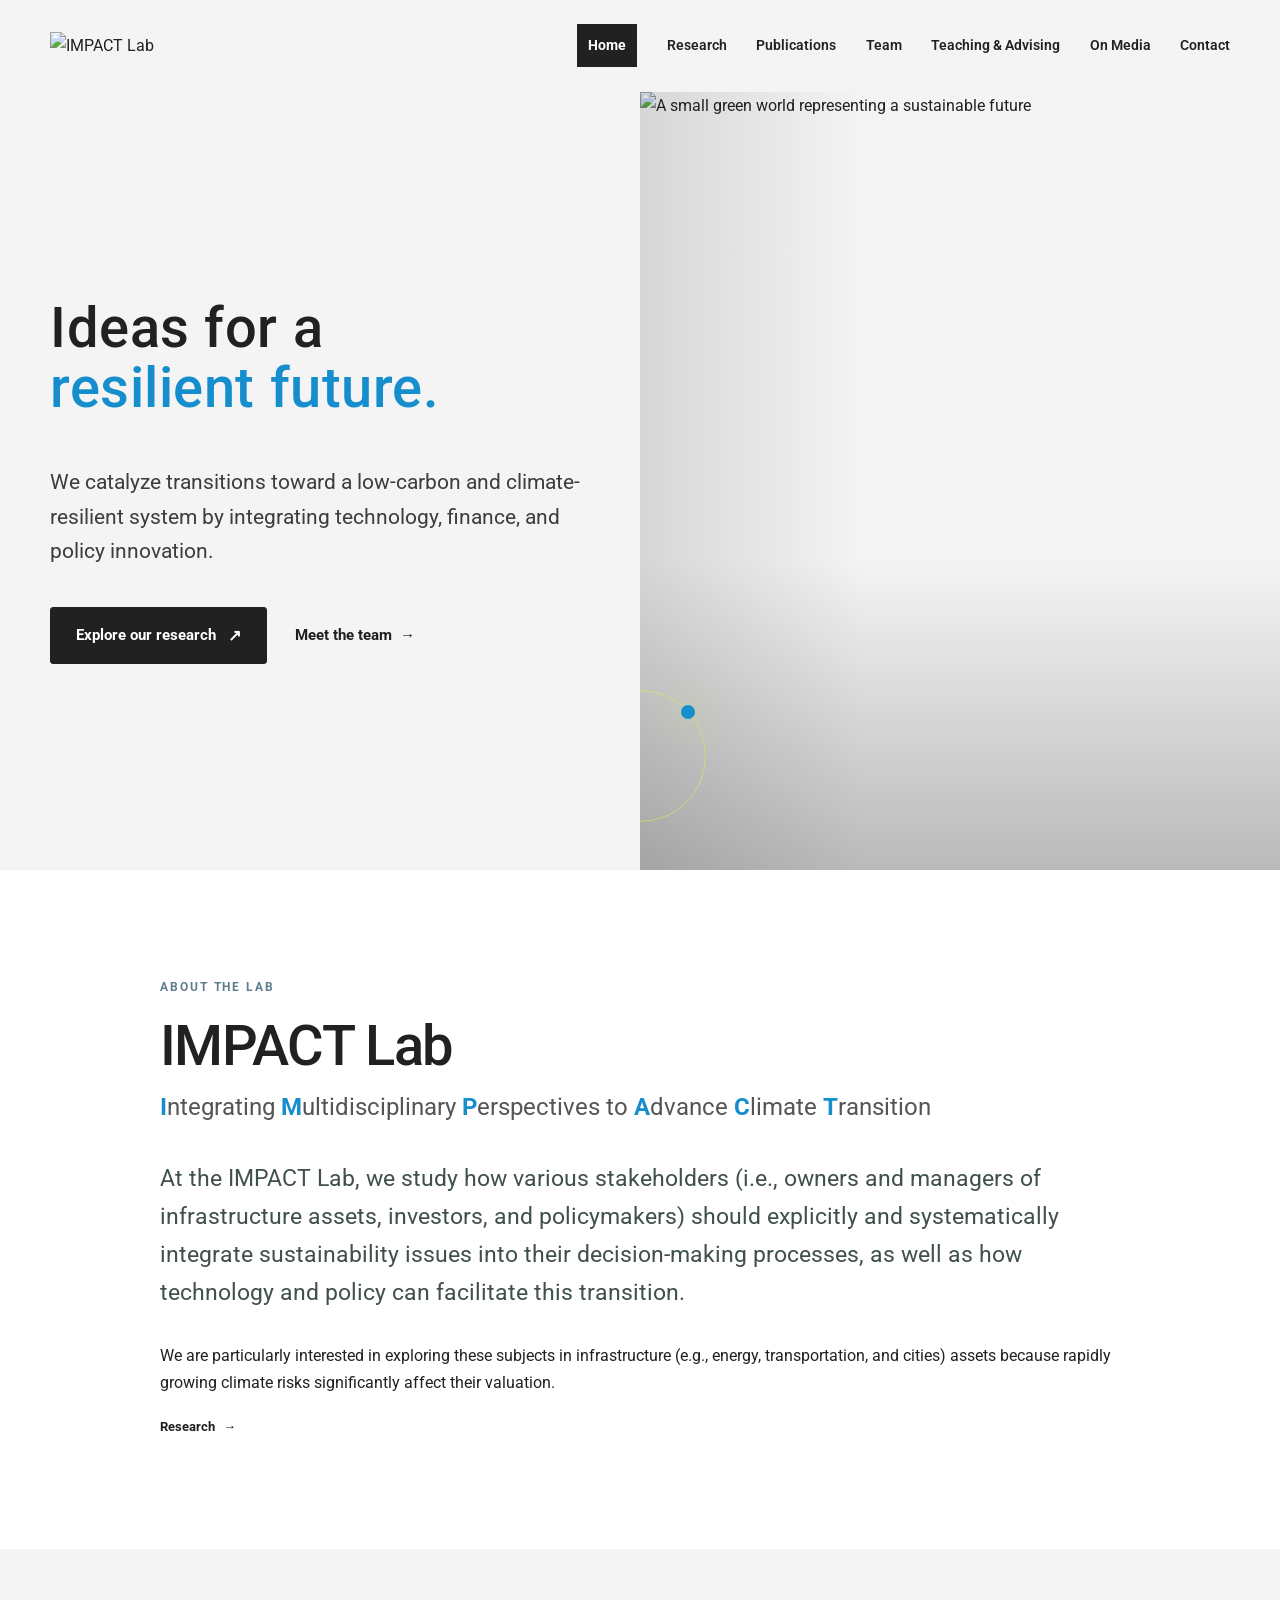
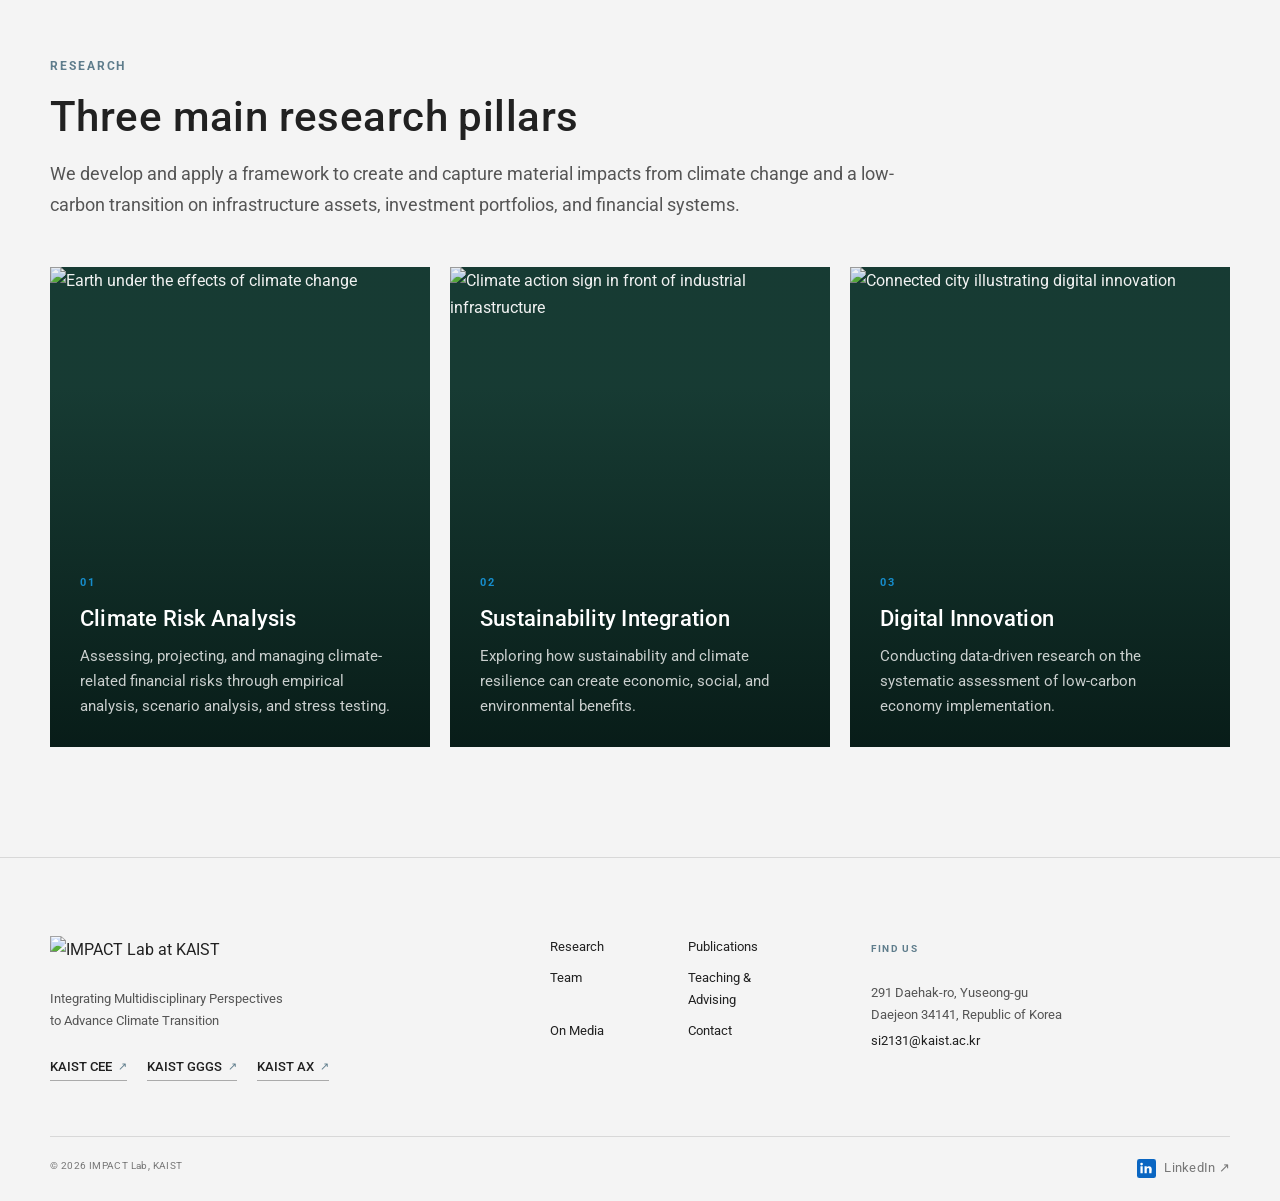
==== index.html @ 92456f34 "Add LinkedIn icon to site footer" ====
<!doctype html>
<html lang="en">
<head>
  <meta charset="utf-8">
  <meta name="viewport" content="width=1180">
  <meta name="description" content="IMPACT Lab at KAIST integrates multidisciplinary perspectives to advance climate transition.">
  <meta name="theme-color" content="#f4f4f4">
  <meta name="color-scheme" content="light">
  <meta name="supported-color-schemes" content="light">
  <meta property="og:title" content="IMPACT Lab | KAIST">
  <meta property="og:description" content="Integrating multidisciplinary perspectives to advance climate transition.">
  <meta property="og:type" content="website">
  <meta property="og:image" content="assets/images/hero.jpg">
  <title>IMPACT Lab | KAIST</title>
  <link rel="icon" href="assets/favicon-impact.svg" type="image/svg+xml">
  <link rel="stylesheet" href="assets/css/style.css?v=20260906-linkedin-icon-v1">
  <script src="assets/js/site.js?v=20260906-linkedin-icon-v1" defer></script>
</head>
<body>
  <div data-site-header></div>
  <main id="main-content">
    <section class="home-hero">
      <div class="hero-copy">
        <div class="hero-copy-inner" data-reveal>
          <h1>Ideas for a<br><span>resilient future.</span></h1>
          <p class="lead">We catalyze transitions toward a low-carbon and climate-resilient system by integrating technology, finance, and policy innovation.</p>
          <div class="hero-actions">
            <a class="btn btn-light" href="research.html">Explore our research</a>
            <a class="text-link" href="people.html">Meet the team</a>
          </div>
        </div>
      </div>
      <div class="hero-visual">
        <img src="assets/images/hero.jpg" alt="A small green world representing a sustainable future">
        <span class="hero-orbit" aria-hidden="true"></span>
      </div>
    </section>

    <section class="section">
      <div class="container impact-intro">
        <div class="intro-copy" data-reveal>
          <p class="eyebrow">About the Lab</p>
          <h2 class="impact-heading">IMPACT <span>Lab</span></h2>
          <p class="impact-expansion"><strong>I</strong>ntegrating <strong>M</strong>ultidisciplinary <strong>P</strong>erspectives to <strong>A</strong>dvance <strong>C</strong>limate <strong>T</strong>ransition</p>
          <p class="lead">At the IMPACT Lab, we study how various stakeholders (i.e., owners and managers of infrastructure assets, investors, and policymakers) should explicitly and systematically integrate sustainability issues into their decision-making processes, as well as how technology and policy can facilitate this transition.</p>
          <p>We are particularly interested in exploring these subjects in infrastructure (e.g., energy, transportation, and cities) assets because rapidly growing climate risks significantly affect their valuation.</p>
          <a class="text-link" href="research.html">Research</a>
        </div>
      </div>
    </section>

    <section class="section section-sand">
      <div class="container">
        <div class="section-heading home-research-heading" data-reveal>
          <div>
            <p class="eyebrow">Research</p>
            <h2>Three main research pillars</h2>
            <p class="research-intro">We develop and apply a framework to create and capture material impacts from climate change and a low-carbon transition on infrastructure assets, investment portfolios, and financial systems.</p>
          </div>
        </div>
        <div class="research-cards">
          <a class="research-card" href="research.html#climate-risk" data-reveal>
            <img src="assets/images/research-climate.jpg" alt="Earth under the effects of climate change" loading="lazy">
            <div class="research-card-copy">
              <span class="research-number">01</span>
              <h3>Climate Risk Analysis</h3>
              <p>Assessing, projecting, and managing climate-related financial risks through empirical analysis, scenario analysis, and stress testing.</p>
            </div>
          </a>
          <a class="research-card" href="research.html#sustainability" data-reveal>
            <img src="assets/images/research-integration.jpg" alt="Climate action sign in front of industrial infrastructure" loading="lazy">
            <div class="research-card-copy">
              <span class="research-number">02</span>
              <h3>Sustainability Integration</h3>
              <p>Exploring how sustainability and climate resilience can create economic, social, and environmental benefits.</p>
            </div>
          </a>
          <a class="research-card" href="research.html#digital" data-reveal>
            <img src="assets/images/research-digital.jpg" alt="Connected city illustrating digital innovation" loading="lazy">
            <div class="research-card-copy">
              <span class="research-number">03</span>
              <h3>Digital Innovation</h3>
              <p>Conducting data-driven research on the systematic assessment of low-carbon economy implementation.</p>
            </div>
          </a>
        </div>
      </div>
    </section>

  </main>
  <div data-site-footer></div>
</body>
</html>
---- assets/css/style.css ----
@import url("https://fonts.googleapis.com/css2?family=Roboto:wght@400;500;700&display=swap");

:root {
  color-scheme: only light;
  --ink: #212121;
  --muted: #555555;
  --forest: #212121;
  --forest-2: #5f7d8c;
  --lime: #168dcc;
  --mint: #dbe6eb;
  --sand: #f4f4f4;
  --cream: #ffffff;
  --white: #fff;
  --line: #d8d8d8;
  --orange: #168dcc;
  --serif: "Roboto", "Noto Sans KR", Arial, sans-serif;
  --sans: "Roboto", "Noto Sans KR", Arial, sans-serif;
  --container: min(1180px, calc(100% - 48px));
  --shadow: 0 24px 70px rgba(0, 0, 0, .10);
}

*, *::before, *::after { box-sizing: border-box; color-scheme: only light; }
html { scroll-behavior: smooth; background: var(--cream); }
body { margin: 0; color: var(--ink); background: var(--cream); font-family: var(--sans); font-size: 16px; line-height: 1.7; -webkit-font-smoothing: antialiased; }
body.nav-open { overflow: hidden; }
img { display: block; max-width: 100%; }
a { color: inherit; text-decoration: none; }
button, input, textarea, select { font: inherit; }
button { color: inherit; }
.sr-only { position: absolute; width: 1px; height: 1px; padding: 0; margin: -1px; overflow: hidden; clip: rect(0,0,0,0); white-space: nowrap; border: 0; }
.skip-link { position: fixed; top: 8px; left: 8px; z-index: 999; transform: translateY(-150%); padding: 9px 14px; background: var(--lime); color: var(--forest); border-radius: 5px; font-weight: 700; }
.skip-link:focus { transform: translateY(0); }

.site-header { position: fixed; inset: 0 0 auto; z-index: 100; height: 92px; color: var(--ink); background: rgba(244,244,244,.96); border-bottom: 1px solid transparent; transition: height .25s, background .25s, box-shadow .25s; backdrop-filter: blur(16px); }
.site-header.scrolled { height: 76px; border-bottom-color: rgba(33,33,33,.12); box-shadow: 0 8px 22px rgba(0,0,0,.05); }
.nav-shell { width: var(--container); height: 100%; margin: auto; display: flex; align-items: center; justify-content: space-between; gap: 32px; }
.header-brand { flex: none; display: flex; align-items: center; }
.header-logo { display: block; width: 180px; height: auto; }
.brand { display: inline-flex; align-items: center; gap: 12px; flex: none; }
.brand-logo { display: block; width: clamp(174px, 15vw, 218px); height: auto; }
.brand-mark { width: 40px; height: 40px; display: flex; align-items: flex-end; gap: 3px; padding: 9px; background: var(--forest); border-radius: 2px; transform: none; }
.brand-mark i { display: block; width: 5px; background: var(--lime); border-radius: 5px; }
.brand-mark i:nth-child(1) { height: 12px; }
.brand-mark i:nth-child(2) { height: 20px; }
.brand-mark i:nth-child(3) { height: 16px; }
.brand-copy { display: grid; line-height: 1; letter-spacing: .02em; }
.brand-copy strong { font-family: var(--serif); font-size: 17px; font-weight: 600; letter-spacing: .03em; }
.brand-copy small { margin-top: 6px; color: var(--muted); font-size: 10px; font-weight: 700; letter-spacing: .23em; }
.primary-nav { flex: none; display: flex; align-items: center; gap: clamp(20px, 2.3vw, 36px); }
.primary-nav a { position: relative; padding: 10px 0; color: var(--ink); font-size: 14px; font-weight: 600; }
.primary-nav a::after { content: ""; position: absolute; left: 0; right: 100%; bottom: 3px; height: 2px; background: var(--forest); transition: right .25s; }
.primary-nav a:hover::after, .primary-nav a.active::after { right: 0; }
.primary-nav a.active { padding-inline: 11px; color: var(--white); background: var(--ink); font-weight: 700; }
.primary-nav a.active::after { display: none; }
.menu-toggle { display: none; width: 44px; height: 44px; border: 0; background: none; align-items: center; justify-content: center; flex-direction: column; gap: 5px; }
.menu-toggle span { width: 23px; height: 2px; background: var(--ink); transition: .25s; }

main { overflow: hidden; }
.container { width: var(--container); margin-inline: auto; }
.section { padding: 110px 0; }
.section-sm { padding: 78px 0; }
.section-dark { color: var(--white); background: var(--forest); }
.section-sand { background: var(--sand); }
.section-mint { background: #edf2f4; }
.eyebrow { display: block; margin: 0 0 17px; color: var(--forest-2); font-size: 12px; font-weight: 700; letter-spacing: .16em; line-height: 1.3; text-transform: uppercase; }
.section-dark .eyebrow { color: var(--lime); }
h1, h2, h3, p { margin-top: 0; }
h1, h2, h3, h4, h5, h6, .serif { font-family: var(--serif); font-weight: 500; letter-spacing: .01em; }
h1, h2 { text-transform: none; }
h1 { font-size: clamp(42px, 5vw, 56px); line-height: 1.08; }
h2 { margin-bottom: 24px; font-size: clamp(32px, 3.5vw, 42px); line-height: 1.18; }
h3 { margin-bottom: 14px; font-size: 20px; line-height: 1.4; }
.lead { max-width: 760px; color: #40504b; font-size: clamp(18px, 2.2vw, 23px); line-height: 1.65; }
.section-dark .lead { color: rgba(255,255,255,.74); }
.muted { color: var(--muted); }
.kicker { color: var(--forest-2); font-weight: 700; }
.pill { display: inline-flex; align-items: center; padding: 7px 11px; border: 1px solid rgba(33,33,33,.2); border-radius: 99px; color: var(--ink); background: rgba(255,255,255,.72); font-size: 13px; font-weight: 700; letter-spacing: .02em; }
.tag-row { display: flex; flex-wrap: wrap; gap: 7px; }
.btn { display: inline-flex; align-items: center; justify-content: center; gap: 12px; min-height: 50px; padding: 12px 20px; border: 1px solid var(--forest); border-radius: 3px; background: var(--forest); color: var(--white); font-size: 13px; font-weight: 700; transition: transform .2s, background .2s, color .2s; }
.btn::after { content: "↗"; font-size: 16px; }
.btn:hover { transform: translateY(-2px); background: var(--forest-2); }
.btn-light { border-color: var(--white); background: var(--white); color: var(--forest); }
.btn-light:hover { background: var(--lime); border-color: var(--lime); }
.text-link { display: inline-flex; align-items: center; gap: 8px; color: var(--forest); font-size: 13px; font-weight: 700; }
.text-link::after { content: "→"; transition: transform .2s; }
.text-link:hover::after { transform: translateX(4px); }

.home-hero { min-height: min(870px, 100vh); padding-top: 92px; display: grid; grid-template-columns: minmax(0, 1fr) minmax(420px, 1fr); background: var(--sand); color: var(--ink); }
.hero-copy { display: flex; align-items: center; }
.hero-copy-inner { width: min(590px, calc(100% - 72px)); margin-left: max(48px, calc((100vw - 1180px) / 2)); padding: 80px 0; }
.hero-copy .eyebrow { color: var(--forest-2); }
.hero-copy h1 span { display: block; color: var(--lime); }
.hero-copy .lead { max-width: 560px; margin: 30px 0 38px; color: #3d3d3d; font-size: clamp(17px, 1.7vw, 21px); }
.hero-actions { display: flex; align-items: center; gap: 24px; flex-wrap: wrap; }
.hero-actions .text-link { min-height: 56px; padding: 14px 4px; color: var(--ink); font-size: 15px; }
.hero-actions .btn-light { min-height: 56px; padding: 14px 25px; border-color: var(--ink); background: var(--ink); color: var(--white); font-size: 15px; }
.hero-actions .btn-light:hover { border-color: var(--forest-2); background: var(--forest-2); }
.hero-visual { position: relative; min-height: 620px; overflow: hidden; }
.hero-visual img { width: 100%; height: 100%; object-fit: cover; }
.hero-visual::after { content: ""; position: absolute; inset: 0; background: linear-gradient(90deg, rgba(33,33,33,.14), transparent 35%), linear-gradient(0deg, rgba(0,0,0,.24), transparent 40%); }
.hero-orbit { position: absolute; z-index: 3; left: -66px; bottom: 48px; width: 132px; aspect-ratio: 1; border: 1px solid rgba(214,240,75,.6); border-radius: 50%; }
.hero-orbit::before { content: ""; position: absolute; width: 14px; height: 14px; top: 14px; right: 10px; border-radius: 50%; background: var(--lime); box-shadow: 0 0 30px rgba(214,240,75,.6); }

.intro-grid { display: grid; grid-template-columns: 1.1fr .9fr; gap: clamp(50px, 9vw, 120px); align-items: start; }
.intro-copy .lead { margin-bottom: 30px; }
.impact-intro { max-width: 960px; }
.impact-intro .lead { max-width: 900px; }
.impact-heading { margin-bottom: 10px; font-size: 56px; letter-spacing: -.03em; }
.impact-expansion { max-width: 900px; margin: 0 0 34px; color: var(--muted); font-size: clamp(19px, 2vw, 24px); line-height: 1.55; }
.impact-expansion strong { color: var(--lime); font-weight: 700; }
.stats { display: grid; grid-template-columns: repeat(3, 1fr); margin-top: 50px; border-top: 1px solid var(--line); }
.stat { padding: 25px 20px 0 0; }
.stat strong { display: block; color: var(--forest); font-family: var(--serif); font-size: 36px; font-weight: 400; line-height: 1; }
.stat span { display: block; margin-top: 8px; color: var(--muted); font-size: 11px; font-weight: 700; letter-spacing: .08em; text-transform: uppercase; }
.news-panel { padding: 32px; border: 1px solid var(--line); border-top: 4px solid var(--lime); background: #f7f7f7; box-shadow: none; }
.panel-title { display: flex; align-items: center; justify-content: space-between; margin-bottom: 10px; }
.panel-title h3 { margin: 0; font-family: var(--serif); font-size: 27px; font-weight: 400; }
.news-item { display: grid; grid-template-columns: 78px 1fr; gap: 18px; padding: 21px 0; border-bottom: 1px solid var(--line); }
.news-item:last-of-type { border-bottom: 0; }
.news-date { padding-top: 3px; color: var(--forest-2); font-size: 10px; font-weight: 700; letter-spacing: .1em; }
.news-item p { margin: 0; font-size: 14px; line-height: 1.55; }

.section-heading { display: flex; align-items: end; justify-content: space-between; gap: 40px; margin-bottom: 46px; }
.section-heading h2 { max-width: 660px; margin-bottom: 0; }
.section-heading > p { max-width: 420px; margin-bottom: 4px; color: var(--muted); }
.home-research-heading { align-items: flex-start; }
.home-research-heading > div { max-width: 860px; }
.home-research-heading h2 { margin-bottom: 18px; }
.home-research-heading .research-intro { margin: 0; color: var(--muted); font-size: 18px; line-height: 1.7; }
.research-cards { display: grid; grid-template-columns: repeat(3, 1fr); gap: 20px; }
.research-card { position: relative; min-height: 480px; overflow: hidden; background: #183d35; color: var(--white); }
.research-card img { position: absolute; inset: 0; width: 100%; height: 100%; object-fit: cover; transition: transform .6s ease; }
.research-card::after { content: ""; position: absolute; inset: 0; background: linear-gradient(0deg, rgba(7,26,22,.93), rgba(7,26,22,.06) 75%); }
.research-card-copy { position: absolute; z-index: 2; inset: auto 30px 28px; }
.research-number { display: block; margin-bottom: 12px; color: var(--lime); font-size: 11px; font-weight: 700; letter-spacing: .15em; }
.research-card h3 { margin-bottom: 9px; font-family: var(--serif); font-size: 22px; font-weight: 500; }
.research-card p { margin-bottom: 0; color: rgba(255,255,255,.78); font-size: 15px; line-height: 1.65; }
.research-card:hover img { transform: scale(1.045); }

.feature-grid { display: grid; grid-template-columns: .8fr 1.2fr; gap: clamp(50px, 9vw, 120px); align-items: center; }
.portrait-frame { position: relative; max-width: 440px; }
.portrait-frame::before { content: ""; position: absolute; top: 24px; right: -24px; width: 100%; height: 100%; border: 1px solid rgba(33,33,33,.24); }
.portrait-frame img { position: relative; width: 100%; aspect-ratio: 4 / 5; object-fit: cover; object-position: center 20%; }
.feature-copy blockquote { margin: 0 0 30px; font-family: var(--serif); font-size: clamp(28px, 4vw, 44px); line-height: 1.22; }
.feature-copy p { color: #465550; }
.feature-meta { margin: 28px 0; padding-top: 24px; border-top: 1px solid var(--line); }
.feature-meta strong, .feature-meta span { display: block; }
.feature-meta span { color: var(--muted); font-size: 13px; }

.publication-feature { display: grid; grid-template-columns: 140px 1fr auto; gap: 34px; align-items: center; padding: 36px 0; border-top: 1px solid rgba(255,255,255,.25); border-bottom: 1px solid rgba(255,255,255,.25); }
.pub-year { color: var(--lime); font-family: var(--serif); font-size: 54px; }
.publication-feature h3 { margin: 0 0 8px; font-family: var(--serif); font-size: clamp(24px, 3vw, 34px); font-weight: 400; }
.publication-feature p { margin: 0; color: rgba(255,255,255,.64); font-size: 13px; }
.circle-link { display: grid; width: 60px; height: 60px; place-items: center; border: 1px solid rgba(255,255,255,.5); border-radius: 50%; font-size: 22px; transition: .2s; }
.circle-link:hover { color: var(--forest); background: var(--lime); border-color: var(--lime); transform: rotate(45deg); }
.cta-band { display: grid; grid-template-columns: 1fr auto; gap: 40px; align-items: center; padding: 54px 0; }
.cta-band h2 { margin: 0; font-size: clamp(34px, 4vw, 52px); }
.cta-band p { max-width: 640px; margin: 10px 0 0; }
.cta-actions { display: flex; flex-wrap: wrap; justify-content: flex-end; gap: 10px; }
.cta-links-only { grid-template-columns: 1fr; }
.cta-actions .btn-light { border-color: var(--forest); }

.page-hero { padding: 180px 0 88px; background: var(--sand); }
.page-hero .container { display: grid; grid-template-columns: 1fr minmax(280px, .65fr); gap: 70px; align-items: end; }
.page-hero-simple .container { grid-template-columns: 1fr; }
.page-hero h1 { margin-bottom: 0; color: var(--forest); }
.page-hero p { margin: 0 0 8px; color: #4e5d58; font-size: 18px; }
.page-hero-dark { color: var(--ink); background: var(--sand); }
.page-hero-dark h1 { color: var(--ink); }
.page-hero-dark p { color: var(--muted); }
.page-hero-dark .eyebrow { color: var(--forest-2); }
.research-overview .container > div { max-width: 920px; }
.research-overview h1 { margin-bottom: 26px; }
.research-overview .lead { max-width: 920px; margin-bottom: 18px; }
.research-overview .lead + p { max-width: 920px; }
.team-hero h1 { white-space: nowrap; }
.teaching-hero h1 { white-space: nowrap; }
.page-intro { max-width: 820px; }

.research-detail { display: grid; grid-template-columns: 1fr 1fr; gap: 0; background: var(--white); }
.research-detail:nth-child(even) .research-detail-image { order: 2; }
.research-detail-image { min-height: 560px; }
.research-detail-image img { width: 100%; height: 100%; object-fit: cover; }
.research-detail-copy { display: flex; flex-direction: column; justify-content: center; padding: clamp(44px, 7vw, 90px); }
.research-detail-copy h2 { font-size: clamp(27px, 3vw, 32px); }
.research-detail-copy > p { color: var(--muted); font-size: 18px; }
.topic-list { margin: 24px 0 0; padding: 0; list-style: none; border-top: 1px solid var(--line); }
.topic-list li { position: relative; padding: 18px 0 18px 22px; border-bottom: 1px solid var(--line); font-size: 16px; font-weight: 400; line-height: 1.65; }
.topic-list li strong { color: var(--ink); font-weight: 700; }
.topic-list li::before { content: ""; position: absolute; left: 0; top: 24px; width: 7px; height: 7px; border-radius: 50%; background: var(--lime); box-shadow: 0 0 0 3px var(--forest); }

.pi-block { display: grid; grid-template-columns: 380px 1fr; gap: clamp(50px, 8vw, 100px); align-items: start; }
.pi-photo { position: relative; }
.pi-photo img { width: 100%; aspect-ratio: 4/5; object-fit: cover; object-position: center top; }
.pi-copy h2 { margin-bottom: 6px; font-size: clamp(42px, 4vw, 56px); }
.pi-title { display: block; margin-bottom: 24px; color: var(--forest-2); font-size: 16px; font-weight: 500; }
.person-email { display: block; width: fit-content; margin: -5px 0 16px; color: var(--forest-2); font-size: 16px; font-weight: 500; }
.person-email:hover { color: var(--lime); }
.pi-copy p { color: #465550; }
.profile-link { display: inline-flex; align-items: center; gap: 7px; margin-top: 24px; color: var(--forest); font-size: 12px; font-weight: 700; }
.profile-link:hover { color: var(--forest-2); }
.profile-links { display: flex; flex-wrap: wrap; gap: 0 24px; }
.team-profile .profile-link { font-size: 15px; }
.people-heading { margin-bottom: 36px; }
.people-heading h2, .people-simple-section .section-heading h2 { font-size: 33px; }
.people-grid { display: grid; grid-template-columns: 1fr; gap: 0; border-top: 1px solid rgba(33,33,33,.18); }
.person-card { min-width: 0; display: grid; grid-template-columns: minmax(230px, 300px) 1fr; gap: clamp(38px, 6vw, 78px); align-items: center; padding: 46px 0; border-bottom: 1px solid rgba(33,33,33,.18); }
.person-image { position: relative; margin: 0; overflow: hidden; background: #dfe5e1; }
.esther-card .person-image { transform: translateY(-24px); }
.person-image img { width: 100%; aspect-ratio: 4 / 4.7; object-fit: cover; object-position: center top; filter: saturate(.88); transition: transform .45s, filter .45s; }
.person-card:hover .person-image img { transform: scale(1.03); filter: saturate(1); }
.person-placeholder { aspect-ratio: 4 / 4.7; display: grid; place-items: center; background: linear-gradient(145deg, var(--mint), #eef3ef); }
.person-placeholder span { color: var(--forest); font-family: var(--serif); font-size: clamp(48px, 6vw, 76px); letter-spacing: -.04em; }
.person-info { max-width: 760px; }
.person-name-line { display: flex; align-items: center; justify-content: space-between; gap: 14px; }
.person-card h3 { margin: 0 0 2px; font-family: var(--serif); font-size: 30px; font-weight: 500; }
.linkedin-badge { flex: none; padding: 6px 9px; border: 1px solid rgba(33,33,33,.24); border-radius: 99px; color: var(--ink); font-size: 12px; font-weight: 700; letter-spacing: .02em; line-height: 1; }
.linkedin-badge:hover { color: var(--white); background: var(--forest); border-color: var(--forest); }
.person-role { display: block; margin-bottom: 13px; color: var(--forest-2); font-size: 16px; font-weight: 500; }
.person-card p { margin: 17px 0 0; color: var(--muted); font-size: 16px; line-height: 1.75; }
.people-list { display: grid; grid-template-columns: repeat(2, 1fr); gap: 0 70px; border-top: 1px solid var(--line); }
.list-person { display: block; padding: 20px 0; border-bottom: 1px solid var(--line); }
.list-person strong { font-size: 24px; font-weight: 400; }
.list-person strong a:hover { color: var(--forest-2); }
.linkedin-mini { margin-left: 5px; color: var(--forest-2); font-size: 11px; font-style: normal; text-transform: uppercase; }
.list-person span { display: block; margin-top: 5px; color: var(--muted); font-size: 16px; text-align: left; }

.filter-bar { display: flex; flex-wrap: wrap; gap: 12px; margin: 0 0 42px; }
.filter-button { padding: 12px 20px; border: 1px solid var(--line); border-radius: 99px; background: transparent; color: var(--muted); font-size: 16px; font-weight: 700; cursor: pointer; }
.filter-button.active, .filter-button:hover { color: var(--white); background: var(--forest); border-color: var(--forest); }
.publication-list { border-top: 1px solid var(--line); }
.publication-item { display: grid; grid-template-columns: 88px 1fr 44px; gap: 28px; align-items: start; padding: 30px 0; border-bottom: 1px solid var(--line); }
.publication-item[hidden] { display: none; }
.publication-item time { color: var(--forest-2); font-family: var(--serif); font-size: 24px; }
.publication-item h3 { margin: 0 0 7px; font-size: 18px; line-height: 1.55; }
.publication-item p { margin: 0; color: var(--muted); font-size: 15px; line-height: 1.6; }
.media-section { padding-top: 72px; }
.media-shell { max-width: 980px; }
.media-featured-list { display: grid; gap: 54px; margin-bottom: 86px; }
.media-feature { display: grid; grid-template-columns: minmax(0, 1.08fr) minmax(0, .92fr); gap: 38px; align-items: center; }
.media-feature-image { position: relative; overflow: hidden; background: var(--sand); }
.media-feature-image img { width: 100%; aspect-ratio: 16 / 9; object-fit: cover; transition: transform .4s ease; }
.media-feature-image:hover img { transform: scale(1.025); }
.media-play { position: absolute; left: 50%; top: 50%; display: grid; width: 54px; height: 38px; place-items: center; padding-left: 3px; border-radius: 9px; color: var(--white); background: #ff0033; font-size: 16px; transform: translate(-50%, -50%); }
.media-feature-copy { padding-bottom: 22px; border-bottom: 1px solid var(--line); }
.media-feature time, .media-card time { display: block; margin-bottom: 2px; color: var(--muted); font-size: 16px; line-height: 1.45; }
.media-feature .media-source, .media-card .media-source { margin: 0 0 17px; color: var(--ink); font-size: 13px; font-weight: 700; line-height: 1.45; }
.media-feature h2, .media-card h2 { margin: 0; font-size: 21px; font-weight: 500; line-height: 1.45; }
.media-feature h2 a:hover { color: var(--forest-2); }
.media-arrow { display: inline-flex; margin-top: 24px; font-size: 26px; line-height: 1; transition: transform .2s, color .2s; }
.media-arrow:hover { color: var(--forest-2); transform: translateX(5px); }
.media-grid { display: grid; grid-template-columns: repeat(2, minmax(0, 1fr)); column-gap: 82px; row-gap: 66px; }
.media-card { min-height: 232px; display: flex; flex-direction: column; align-items: flex-start; padding: 0 0 20px; border-bottom: 1px solid var(--line); }
.media-card h2 { font-size: 22px; }
.media-card .media-arrow { margin-top: auto; padding-top: 24px; }
.publication-item a { display: grid; width: 38px; height: 38px; place-items: center; border: 1px solid var(--line); border-radius: 50%; }
.publication-item a:hover { color: var(--white); background: var(--forest); border-color: var(--forest); }
.publication-section-title { margin: 65px 0 22px; font-family: var(--serif); font-size: 30px; font-weight: 400; }

.course-grid { display: grid; grid-template-columns: repeat(2, 1fr); gap: 22px; }
.course-card { position: relative; min-height: 300px; padding: 34px; display: flex; flex-direction: column; justify-content: space-between; border: 1px solid var(--line); background: var(--white); overflow: hidden; }
.course-card::after { content: attr(data-code); position: absolute; right: -10px; bottom: -30px; color: rgba(33,33,33,.045); font-family: var(--serif); font-size: 104px; line-height: 1; }
.course-term { color: var(--forest-2); font-size: 14px; font-weight: 700; letter-spacing: .07em; line-height: 1.45; text-transform: uppercase; }
.course-card h3 { position: relative; z-index: 1; max-width: 500px; margin: 70px 0 0; font-family: var(--serif); font-size: 24px; font-weight: 500; line-height: 1.45; }
.course-card.featured { color: var(--white); background: var(--forest); border-color: var(--forest); }
.course-card.featured .course-term { color: var(--lime); }
.course-card.featured::after { color: rgba(255,255,255,.04); }

.contact-grid { display: grid; grid-template-columns: .85fr 1.15fr; gap: clamp(50px, 9vw, 120px); }
.contact-details { padding: 35px 0; border-top: 1px solid var(--line); }
.contact-row { display: grid; grid-template-columns: 90px 1fr; gap: 20px; padding: 17px 0; border-bottom: 1px solid var(--line); }
.contact-row strong { color: var(--forest-2); font-size: 11px; letter-spacing: .08em; text-transform: uppercase; }
.contact-row span, .contact-row a { font-size: 18px; }
.contact-form { padding: clamp(30px, 5vw, 54px); background: var(--white); box-shadow: var(--shadow); }
.form-row { display: grid; grid-template-columns: 1fr 1fr; gap: 18px; }
.field { display: grid; gap: 7px; margin-bottom: 18px; }
.field label { font-size: 11px; font-weight: 700; letter-spacing: .06em; text-transform: uppercase; }
.field input, .field textarea, .field select { width: 100%; padding: 13px 14px; border: 1px solid #cfd8d2; border-radius: 0; outline: 0; background: var(--cream); }
.field input:focus, .field textarea:focus, .field select:focus { border-color: var(--forest); box-shadow: 0 0 0 3px rgba(95,125,140,.16); }
.field textarea { min-height: 150px; resize: vertical; }
.form-note { margin: 12px 0 0; color: var(--muted); font-size: 11px; }
.map-card { min-height: 360px; display: grid; place-items: center; margin-top: 70px; padding: 50px; text-align: center; background: var(--forest); color: var(--white); }
.map-card strong { display: block; color: var(--lime); font-family: var(--serif); font-size: 40px; font-weight: 400; }
.map-card p { max-width: 500px; margin: 10px auto 22px; color: rgba(255,255,255,.65); }

.site-footer { padding: 78px max(24px, calc((100vw - 1180px)/2)) 22px; color: var(--ink); background: var(--sand); border-top: 1px solid var(--line); }
.footer-grid { display: grid; grid-template-columns: 1.2fr .7fr 1fr; gap: 70px; padding-bottom: 55px; }
.site-footer .brand-logo { width: min(250px, 100%); }
.brand-light .brand-mark { background: var(--ink); }
.brand-light .brand-mark i { background: var(--lime); }
.brand-light .brand-copy small { color: var(--muted); }
.footer-grid p { margin: 25px 0 0; color: var(--muted); font-size: 13px; }
.footer-affiliations { display: flex; flex-wrap: wrap; gap: 8px 20px; margin-top: 24px; }
.footer-affiliations a { display: inline-flex; align-items: center; gap: 6px; padding-bottom: 2px; border-bottom: 1px solid #aaa; color: var(--ink); font-size: 13px; font-weight: 500; }
.footer-affiliations a::after { content: "↗"; color: var(--forest-2); font-size: 11px; }
.footer-affiliations a:hover { color: var(--forest-2); border-bottom-color: var(--forest-2); }
.footer-label { display: block; margin: 4px 0 20px; color: var(--forest-2); font-size: 10px; font-weight: 700; letter-spacing: .14em; text-transform: uppercase; }
.footer-links { display: grid; grid-template-columns: 1fr 1fr; gap: 9px 24px; }
.footer-links a, .footer-email { color: var(--ink); font-size: 13px; }
.footer-links a:hover, .footer-email:hover { color: var(--forest-2); }
.footer-bottom { display: flex; justify-content: space-between; padding-top: 20px; border-top: 1px solid var(--line); color: #777; font-size: 10px; letter-spacing: .04em; }
.footer-linkedin { display: inline-flex; align-items: center; gap: 8px; font-size: 13px; letter-spacing: .02em; }
.footer-linkedin img { width: 19px; height: 19px; flex: none; }
.footer-linkedin:hover { color: var(--forest-2); }

[data-reveal] { opacity: 0; transform: translateY(20px); transition: opacity .7s ease, transform .7s ease; }
[data-reveal].is-visible { opacity: 1; transform: translateY(0); }

@media (max-width: 960px) {
  :root { --container: min(100% - 36px, 760px); }
  .site-header, .site-header.scrolled { height: 76px; }
  .home-hero { padding-top: 76px; grid-template-columns: 1fr; }
  .hero-copy-inner { width: var(--container); margin: auto; }
  .hero-visual { min-height: 520px; }
  .hero-orbit { display: none; }
  .intro-grid, .page-hero .container, .contact-grid { grid-template-columns: 1fr; }
  .page-hero .container { gap: 25px; }
  .research-cards { grid-template-columns: 1fr 1fr; }
  .research-card:last-child { grid-column: 1 / -1; min-height: 420px; }
  .feature-grid, .pi-block { gap: 50px; }
  .people-grid { grid-template-columns: 1fr; }
  .person-card { grid-template-columns: 230px 1fr; gap: 40px; }
  .footer-grid { grid-template-columns: 1fr 1fr; }
  .footer-grid > div:first-child { grid-column: 1 / -1; }
}

@media (max-width: 760px) {
  :root { --container: calc(100% - 34px); }
  .section { padding: 76px 0; }
  .section-sm { padding: 58px 0; }
  .site-header, .site-header.scrolled { backdrop-filter: none; }
  .menu-toggle { display: flex; position: relative; z-index: 2; }
  .primary-nav { position: fixed; inset: 0; height: 100dvh; display: flex; flex-direction: column; align-items: flex-start; justify-content: center; gap: 10px; padding: 90px 34px 50px; background: var(--sand); transform: translateX(100%); transition: transform .3s ease; }
  .primary-nav a { width: 100%; padding: 8px 0; color: var(--ink); font-family: var(--serif); font-size: 24px; font-weight: 400; line-height: 1.35; }
  .primary-nav a.active { padding-inline: 11px; color: var(--white); background: var(--ink); }
  .primary-nav a::after { display: none; }
  .menu-open .primary-nav { transform: translateX(0); }
  .menu-open .menu-toggle span { background: var(--ink); }
  .menu-open .menu-toggle span:nth-child(1) { transform: translateY(7px) rotate(45deg); }
  .menu-open .menu-toggle span:nth-child(2) { opacity: 0; }
  .menu-open .menu-toggle span:nth-child(3) { transform: translateY(-7px) rotate(-45deg); }
  .home-hero { min-height: auto; }
  .hero-copy-inner { padding: 70px 0; }
  .hero-copy .lead { margin: 24px 0 30px; }
  .hero-visual { min-height: 430px; }
  .stats { grid-template-columns: 1fr; }
  .stat { display: flex; align-items: baseline; gap: 13px; padding: 17px 0; border-bottom: 1px solid var(--line); }
  .news-panel { padding: 25px 22px; }
  .news-item { grid-template-columns: 66px 1fr; }
  .section-heading { display: block; }
  .section-heading > p { margin-top: 20px; }
  .research-cards { grid-template-columns: 1fr; }
  .research-card, .research-card:last-child { grid-column: auto; min-height: 430px; }
  .feature-grid, .pi-block, .research-detail { grid-template-columns: 1fr; }
  .portrait-frame { max-width: calc(100% - 18px); }
  .research-detail:nth-child(even) .research-detail-image { order: 0; }
  .research-detail-image { min-height: 380px; }
  .research-detail-copy { padding: 54px 24px 64px; }
  .publication-feature { grid-template-columns: 1fr auto; gap: 12px 20px; }
  .pub-year { grid-column: 1 / -1; font-size: 44px; }
  .cta-band { grid-template-columns: 1fr; }
  .page-hero { padding: 138px 0 68px; }
  .team-hero h1, .teaching-hero h1 { white-space: normal; }
  .pi-block { gap: 45px; }
  .pi-photo { max-width: 430px; }
  .people-grid, .people-list, .course-grid { grid-template-columns: 1fr; }
  .person-card { grid-template-columns: 1fr; gap: 25px; padding: 40px 0; }
  .person-image { width: min(100%, 420px); }
  .publication-item { grid-template-columns: 60px 1fr; gap: 16px; }
  .publication-item > a { grid-column: 2; }
  .media-section { padding-top: 50px; }
  .media-featured-list { gap: 46px; margin-bottom: 66px; }
  .media-feature { grid-template-columns: 1fr; gap: 23px; }
  .media-feature-copy { padding-bottom: 20px; }
  .media-grid { grid-template-columns: 1fr; gap: 44px; }
  .media-card { min-height: 0; }
  .media-card h2 { font-size: 20px; }
  .form-row { grid-template-columns: 1fr; gap: 0; }
  .footer-affiliations { display: grid; grid-template-columns: repeat(3, minmax(0, 1fr)); gap: 8px; width: 100%; }
  .footer-affiliations a { justify-self: center; white-space: nowrap; font-size: 12px; }
  .footer-affiliations a:first-child { justify-self: start; }
  .footer-affiliations a:last-child { justify-self: end; }
  .footer-grid { grid-template-columns: 1fr; gap: 42px; }
  .footer-grid > div:first-child { grid-column: auto; }
  .footer-bottom { gap: 20px; flex-direction: column; }
}

@media (prefers-color-scheme: dark) {
  :root, html, body { color-scheme: only light !important; }
  html, body { color: #212121 !important; background-color: #ffffff !important; }
}

html.forced-dark-fallback {
  -webkit-filter: invert(1) hue-rotate(180deg);
  filter: invert(1) hue-rotate(180deg);
}
html.forced-dark-fallback img,
html.forced-dark-fallback video,
html.forced-dark-fallback iframe,
html.forced-dark-fallback svg {
  -webkit-filter: invert(1) hue-rotate(180deg);
  filter: invert(1) hue-rotate(180deg);
}

@media (prefers-reduced-motion: reduce) {
  html { scroll-behavior: auto; }
  *, *::before, *::after { transition-duration: .01ms !important; animation-duration: .01ms !important; }
}
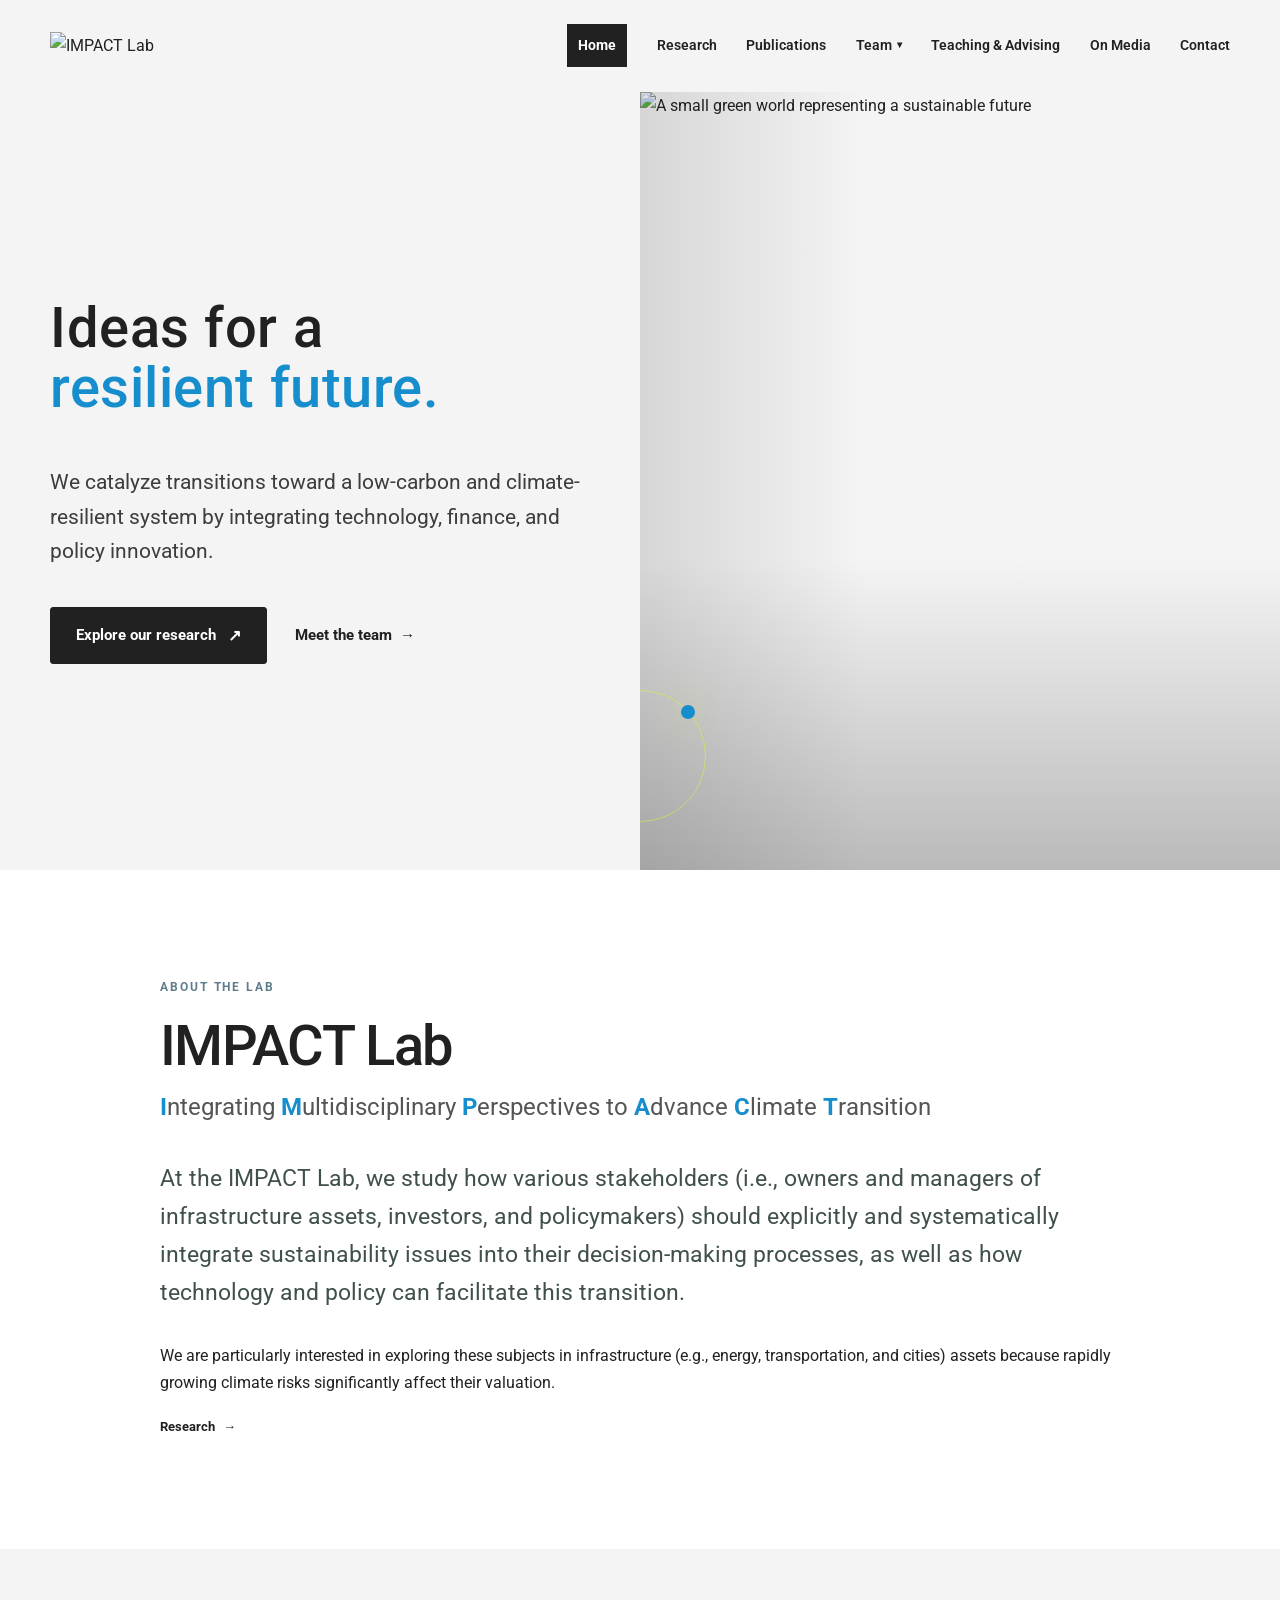
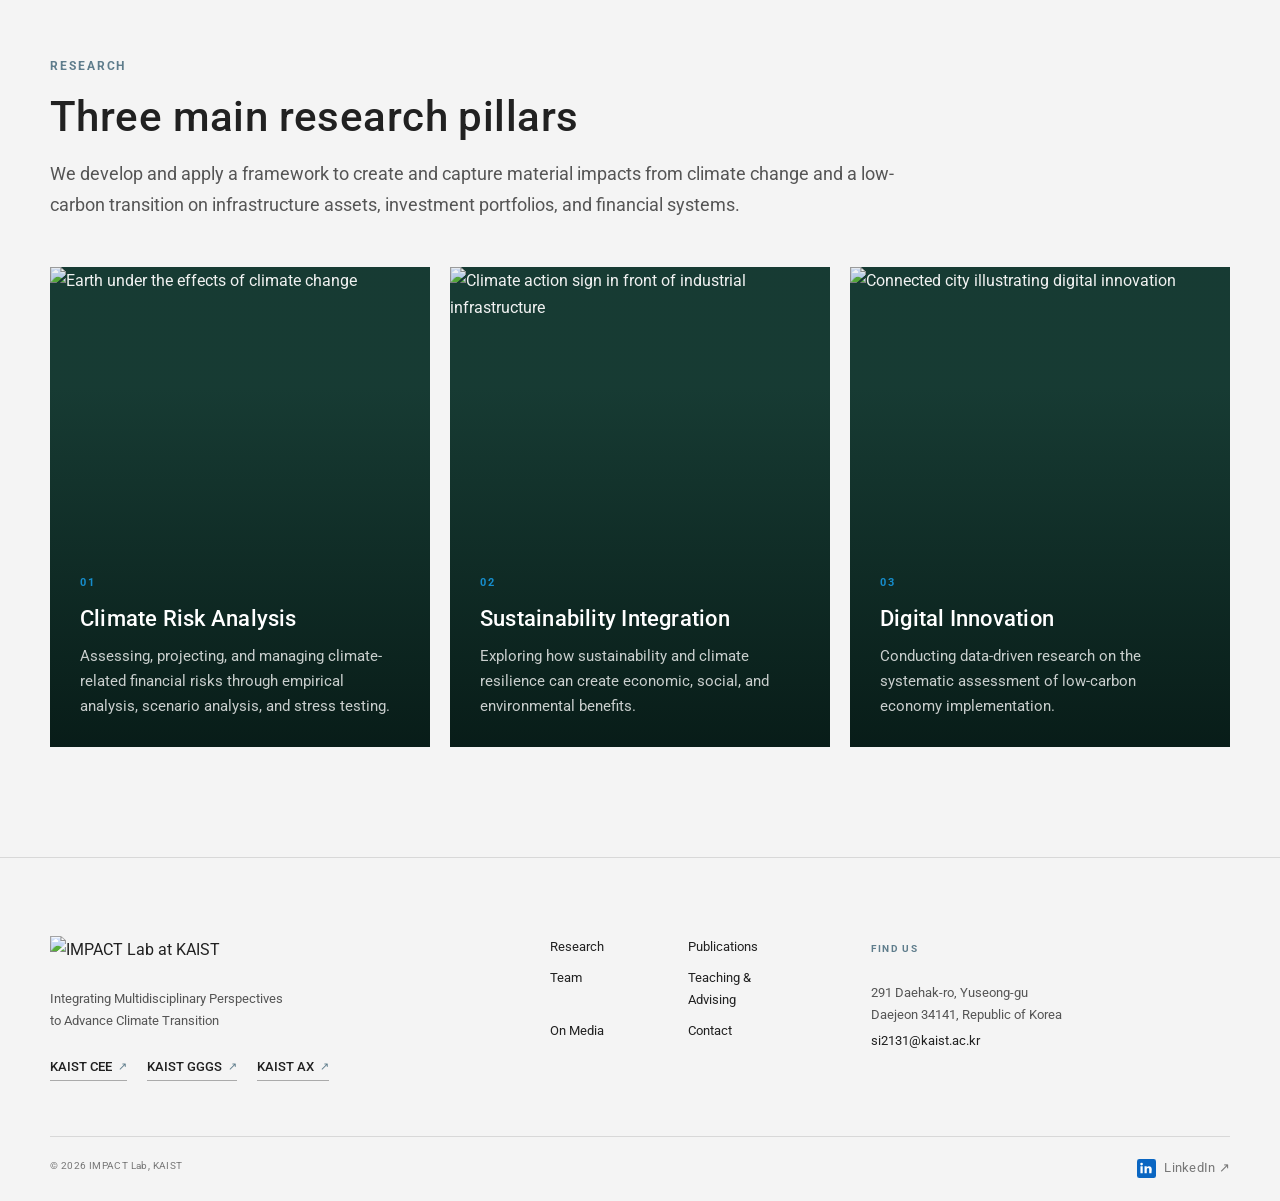
==== commit 36649dba: "Add Team navigation dropdown" ====
--- a/index.html
+++ b/index.html
@@ -13,8 +13,8 @@
   <meta property="og:image" content="assets/images/hero.jpg">
   <title>IMPACT Lab | KAIST</title>
   <link rel="icon" href="assets/favicon-impact.svg" type="image/svg+xml">
-  <link rel="stylesheet" href="assets/css/style.css?v=20260906-linkedin-icon-v1">
-  <script src="assets/js/site.js?v=20260906-linkedin-icon-v1" defer></script>
+  <link rel="stylesheet" href="assets/css/style.css?v=20260906-team-dropdown-v1">
+  <script src="assets/js/site.js?v=20260906-team-dropdown-v1" defer></script>
 </head>
 <body>
   <div data-site-header></div>
--- a/assets/css/style.css
+++ b/assets/css/style.css
@@ -52,6 +52,16 @@
 .primary-nav a:hover::after, .primary-nav a.active::after { right: 0; }
 .primary-nav a.active { padding-inline: 11px; color: var(--white); background: var(--ink); font-weight: 700; }
 .primary-nav a.active::after { display: none; }
+.nav-dropdown { position: relative; display: flex; align-items: center; }
+.nav-dropdown-trigger { display: inline-flex; align-items: center; gap: 5px; }
+.nav-chevron { font-size: 10px; line-height: 1; transition: transform .2s; }
+.nav-submenu { position: absolute; z-index: 5; top: 100%; left: 50%; min-width: 154px; padding: 8px; border: 1px solid rgba(33,33,33,.12); border-radius: 3px; background: var(--cream); box-shadow: 0 14px 32px rgba(0,0,0,.12); opacity: 0; visibility: hidden; pointer-events: none; transform: translate(-50%, -7px); transition: opacity .18s, visibility .18s, transform .18s; }
+.nav-dropdown:hover .nav-submenu, .nav-dropdown:focus-within .nav-submenu { opacity: 1; visibility: visible; pointer-events: auto; transform: translate(-50%, 0); }
+.nav-dropdown:hover .nav-chevron, .nav-dropdown:focus-within .nav-chevron { transform: rotate(180deg); }
+.primary-nav .nav-submenu a { display: block; width: 100%; padding: 9px 12px; color: var(--ink); font-size: 13px; font-weight: 500; white-space: nowrap; }
+.primary-nav .nav-submenu a::after { display: none; }
+.primary-nav .nav-submenu a:hover, .primary-nav .nav-submenu a:focus-visible, .primary-nav .nav-submenu a.current { color: var(--forest); background: var(--mint); }
+.primary-nav .nav-submenu a.current { font-weight: 700; }
 .menu-toggle { display: none; width: 44px; height: 44px; border: 0; background: none; align-items: center; justify-content: center; flex-direction: column; gap: 5px; }
 .menu-toggle span { width: 23px; height: 2px; background: var(--ink); transition: .25s; }
 
@@ -174,6 +184,11 @@
 .research-overview .lead { max-width: 920px; margin-bottom: 18px; }
 .research-overview .lead + p { max-width: 920px; }
 .team-hero h1 { white-space: nowrap; }
+.team-tabs { display: flex; gap: 12px; margin-top: 34px; }
+.team-tab { min-width: 118px; padding: 12px 24px; border: 1px solid rgba(23,61,52,.3); border-radius: 99px; color: var(--forest); background: transparent; font-family: inherit; font-size: 16px; font-weight: 600; line-height: 1.2; cursor: pointer; transition: color .2s, background .2s, border-color .2s; }
+.team-tab:hover, .team-tab:focus-visible { border-color: var(--forest); }
+.team-tab.active { color: var(--white); background: var(--forest); border-color: var(--forest); }
+.team-panel[hidden] { display: none; }
 .teaching-hero h1 { white-space: nowrap; }
 .page-intro { max-width: 820px; }
 
@@ -334,6 +349,11 @@
   .primary-nav a { width: 100%; padding: 8px 0; color: var(--ink); font-family: var(--serif); font-size: 24px; font-weight: 400; line-height: 1.35; }
   .primary-nav a.active { padding-inline: 11px; color: var(--white); background: var(--ink); }
   .primary-nav a::after { display: none; }
+  .nav-dropdown { width: 100%; display: block; }
+  .nav-dropdown-trigger { width: 100%; }
+  .nav-submenu { position: static; min-width: 0; display: flex; gap: 18px; padding: 2px 0 7px 18px; border: 0; background: transparent; box-shadow: none; opacity: 1; visibility: visible; pointer-events: auto; transform: none; }
+  .nav-dropdown:hover .nav-submenu, .nav-dropdown:focus-within .nav-submenu { transform: none; }
+  .primary-nav .nav-submenu a { width: auto; padding: 3px 0; font-size: 16px; }
   .menu-open .primary-nav { transform: translateX(0); }
   .menu-open .menu-toggle span { background: var(--ink); }
   .menu-open .menu-toggle span:nth-child(1) { transform: translateY(7px) rotate(45deg); }
